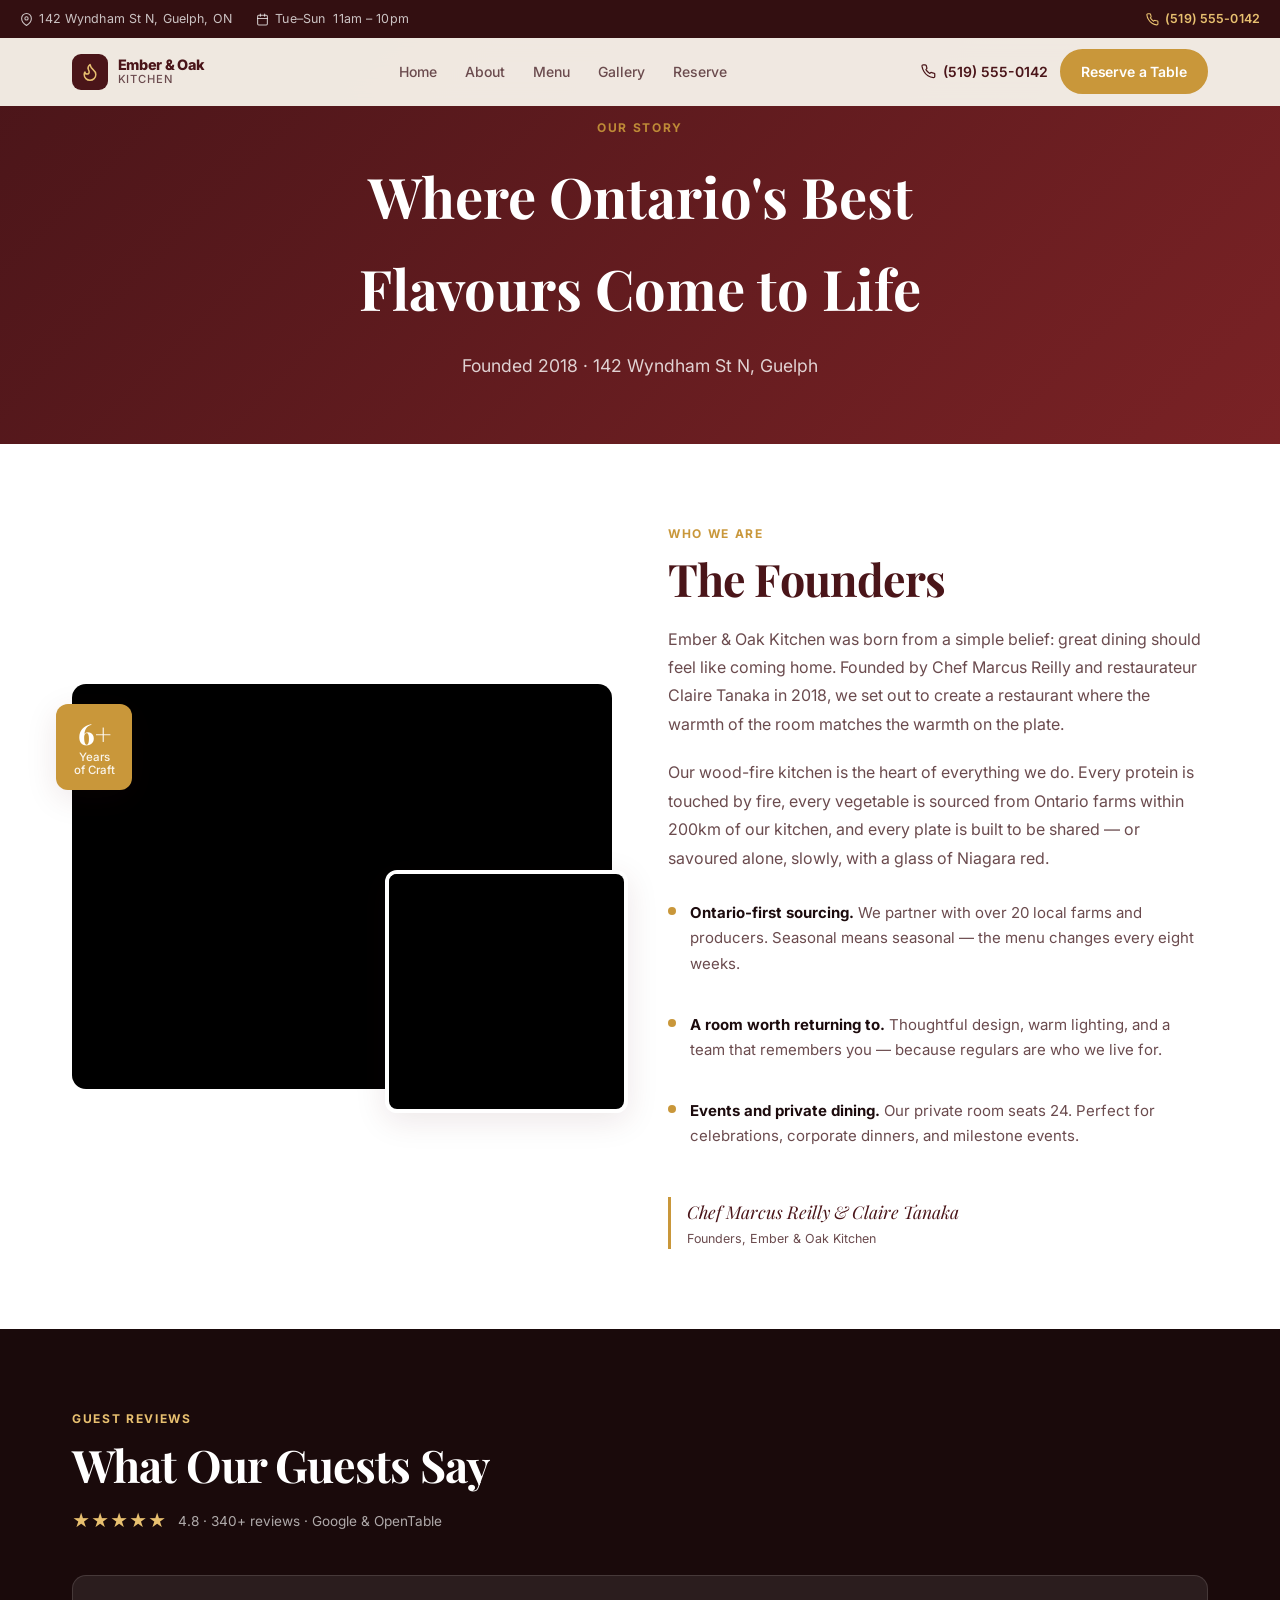
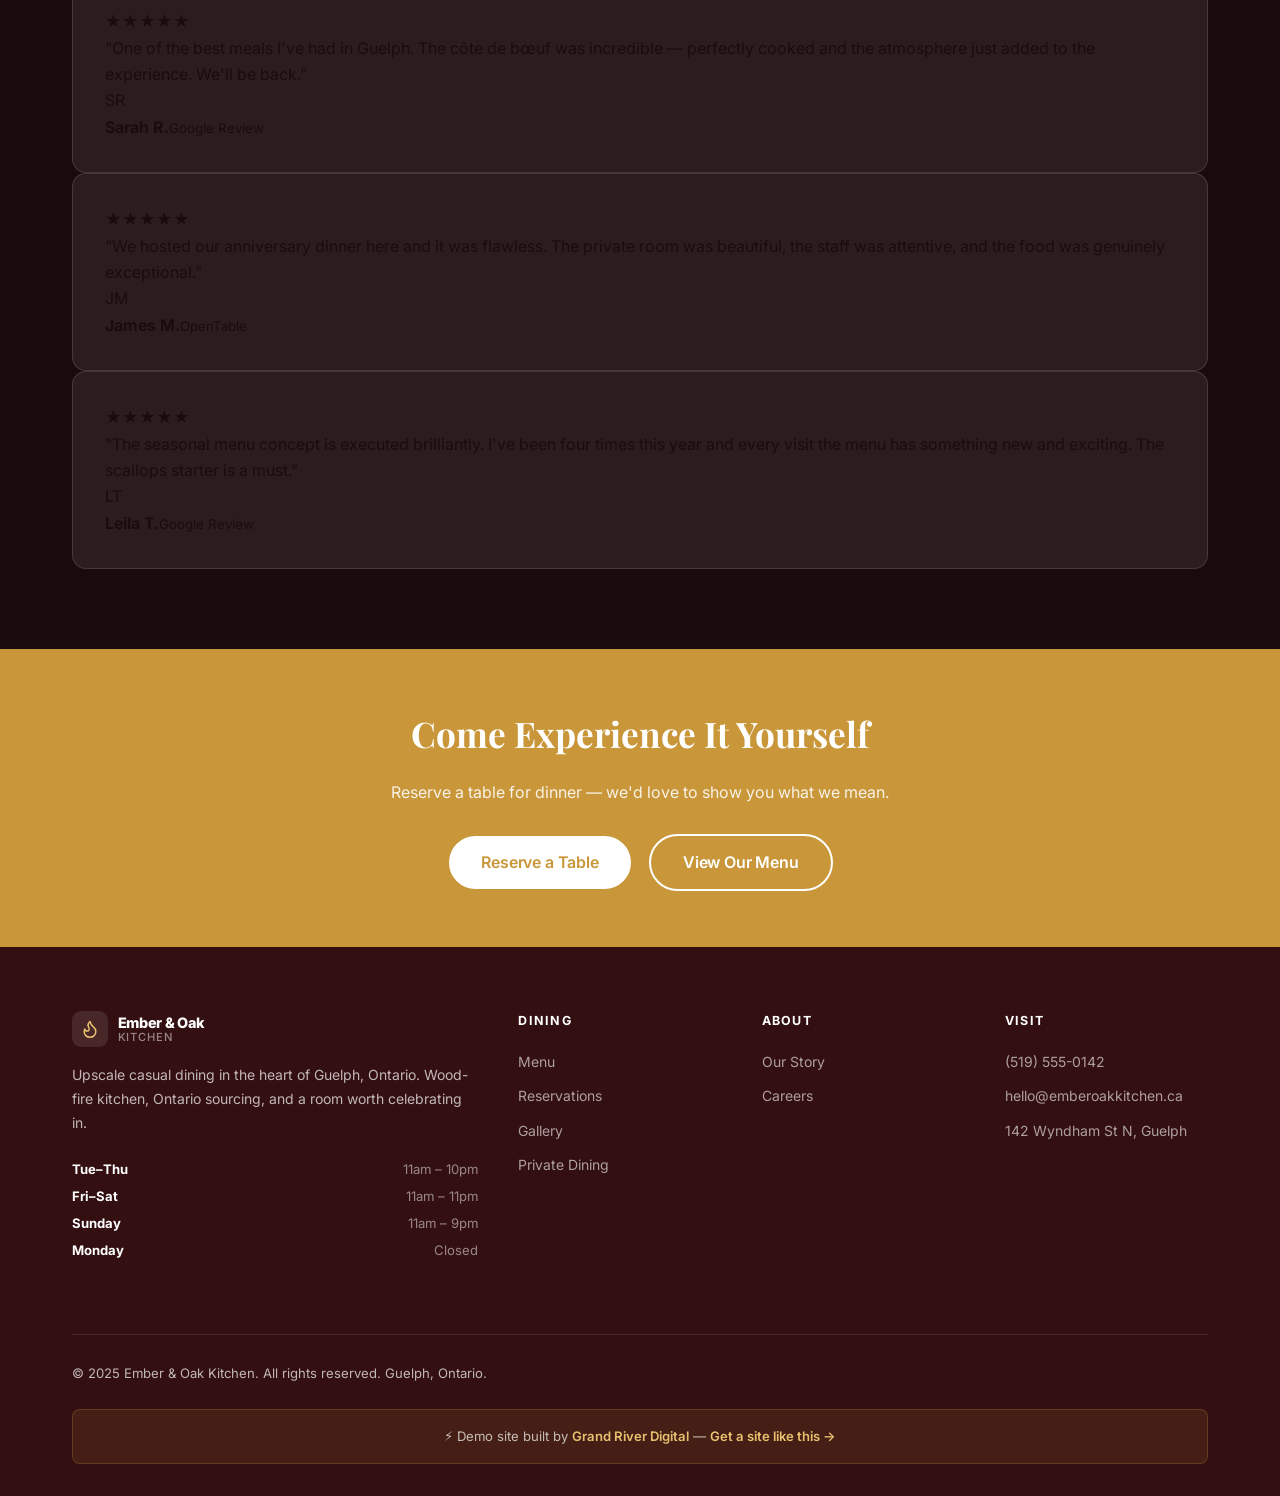
==== about/index.html @ d03da4be "refactor: multi-page architecture — separate pages for menu/about/gallery/contact" ====
<!DOCTYPE html>
<html lang="en">
<head>
  <meta charset="UTF-8" />
  <meta name="viewport" content="width=device-width, initial-scale=1.0" />
  <meta name="theme-color" content="#4A1519" />
  <title>About Us | Ember &amp; Oak Kitchen — Our Story, Guelph, ON</title>
  <meta name="description" content="Learn about Ember &amp; Oak Kitchen — founded by Chef Marcus Reilly and Claire Tanaka in 2018. Wood-fire cuisine, Ontario sourcing, and a dining room worth returning to." />

  <link rel="preconnect" href="https://fonts.googleapis.com" />
  <link rel="preconnect" href="https://fonts.gstatic.com" crossorigin />
  <link rel="stylesheet" href="https://fonts.googleapis.com/css2?family=Inter:wght@300;400;500;600;700;800;900&family=Playfair+Display:ital,wght@0,600;0,700;1,600&display=swap" media="print" onload="this.media='all'" />
  <noscript><link rel="stylesheet" href="https://fonts.googleapis.com/css2?family=Inter:wght@300;400;500;600;700;800;900&family=Playfair+Display:ital,wght@0,600;0,700;1,600&display=swap" /></noscript>

  <script>
    var IMG_FALLBACK = 'data:image/svg+xml,%3Csvg xmlns=%22http://www.w3.org/2000/svg%22 width=%22800%22 height=%22600%22%3E%3Crect width=%22800%22 height=%22600%22 fill=%224A1519%22/%3E%3C/svg%3E';
    function imgFallback(img) { img.onerror = null; img.src = IMG_FALLBACK; }
  </script>

  <link rel="stylesheet" href="../styles.css" />
</head>
<body>

<!-- TOP BAR -->
<div id="topbar">
  <div class="topbar-left">
    <div class="topbar-item">
      <svg width="13" height="13" viewBox="0 0 24 24" fill="none" stroke="currentColor" stroke-width="2" stroke-linecap="round" stroke-linejoin="round" aria-hidden="true"><path d="M21 10c0 7-9 13-9 13s-9-6-9-13a9 9 0 0 1 18 0z"/><circle cx="12" cy="10" r="3"/></svg>
      142 Wyndham St N, Guelph, ON
    </div>
    <div class="topbar-item">
      <svg width="13" height="13" viewBox="0 0 24 24" fill="none" stroke="currentColor" stroke-width="2" stroke-linecap="round" stroke-linejoin="round" aria-hidden="true"><rect x="3" y="4" width="18" height="18" rx="2"/><line x1="16" y1="2" x2="16" y2="6"/><line x1="8" y1="2" x2="8" y2="6"/><line x1="3" y1="10" x2="21" y2="10"/></svg>
      Tue–Sun &nbsp;11am – 10pm
    </div>
  </div>
  <a href="tel:5195550142" class="topbar-phone">
    <svg width="13" height="13" viewBox="0 0 24 24" fill="none" stroke="currentColor" stroke-width="2" stroke-linecap="round" stroke-linejoin="round" aria-hidden="true"><path d="M22 16.92v3a2 2 0 0 1-2.18 2 19.79 19.79 0 0 1-8.63-3.07A19.5 19.5 0 0 1 4.69 12 19.79 19.79 0 0 1 1.61 3.44 2 2 0 0 1 3.6 1.27h3a2 2 0 0 1 2 1.72 12.84 12.84 0 0 0 .7 2.81 2 2 0 0 1-.45 2.11L7.91 8.94a16 16 0 0 0 6.16 6.16l.94-.94a2 2 0 0 1 2.11-.45 12.84 12.84 0 0 0 2.81.7A2 2 0 0 1 22 16.92z"/></svg>
    (519) 555-0142
  </a>
</div>

<!-- HEADER -->
<header id="hdr">
  <div class="wrap hdr-inner">
    <a href="../" class="logo" aria-label="Ember &amp; Oak Kitchen — home">
      <div class="logo-icon" aria-hidden="true"><svg width="20" height="20" viewBox="0 0 24 24" fill="none" stroke="currentColor" stroke-width="1.75" stroke-linecap="round" stroke-linejoin="round"><path d="M8.5 14.5A2.5 2.5 0 0 0 11 12c0-1.38-.5-2-1-3-1.072-2.143-.224-4.054 2-6 .5 2.5 2 4.9 4 6.5 2 1.6 3 3.5 3 5.5a7 7 0 1 1-14 0c0-1.153.433-2.294 1-3a2.5 2.5 0 0 0 2.5 2.5z"/></svg></div>
      <div class="logo-text">Ember &amp; Oak <span>Kitchen</span></div>
    </a>
    <nav class="desktop-nav" aria-label="Main navigation">
      <a href="../">Home</a>
      <a href="../about/" class="active">About</a>
      <a href="../menu/">Menu</a>
      <a href="../gallery/">Gallery</a>
      <a href="../contact/">Reserve</a>
    </nav>
    <div class="hdr-right">
      <a href="tel:5195550142" class="hdr-phone"><svg width="15" height="15" viewBox="0 0 24 24" fill="none" stroke="currentColor" stroke-width="2" stroke-linecap="round" stroke-linejoin="round" aria-hidden="true"><path d="M22 16.92v3a2 2 0 0 1-2.18 2 19.79 19.79 0 0 1-8.63-3.07A19.5 19.5 0 0 1 4.69 12 19.79 19.79 0 0 1 1.61 3.44 2 2 0 0 1 3.6 1.27h3a2 2 0 0 1 2 1.72 12.84 12.84 0 0 0 .7 2.81 2 2 0 0 1-.45 2.11L7.91 8.94a16 16 0 0 0 6.16 6.16l.94-.94a2 2 0 0 1 2.11-.45 12.84 12.84 0 0 0 2.81.7A2 2 0 0 1 22 16.92z"/></svg> (519) 555-0142</a>
      <a href="../contact/" class="btn btn-primary btn-sm">Reserve a Table</a>
      <button class="hamburger" id="hamburger" aria-label="Toggle navigation menu" aria-expanded="false"><span></span><span></span><span></span></button>
    </div>
  </div>
</header>

<div id="mobile-nav" role="dialog" aria-modal="true" aria-label="Mobile navigation">
  <nav>
    <a href="../" class="mobile-link">Home</a>
    <a href="../about/" class="mobile-link">About</a>
    <a href="../menu/" class="mobile-link">Menu</a>
    <a href="../gallery/" class="mobile-link">Gallery</a>
    <a href="../contact/" class="mobile-link">Reserve</a>
  </nav>
  <div class="mobile-nav-cta">
    <a href="tel:5195550142" class="btn btn-outline-dk btn-lg" style="justify-content:center"><svg width="17" height="17" viewBox="0 0 24 24" fill="none" stroke="currentColor" stroke-width="2" stroke-linecap="round" stroke-linejoin="round" aria-hidden="true"><path d="M22 16.92v3a2 2 0 0 1-2.18 2 19.79 19.79 0 0 1-8.63-3.07A19.5 19.5 0 0 1 4.69 12 19.79 19.79 0 0 1 1.61 3.44 2 2 0 0 1 3.6 1.27h3a2 2 0 0 1 2 1.72 12.84 12.84 0 0 0 .7 2.81 2 2 0 0 1-.45 2.11L7.91 8.94a16 16 0 0 0 6.16 6.16l.94-.94a2 2 0 0 1 2.11-.45 12.84 12.84 0 0 0 2.81.7A2 2 0 0 1 22 16.92z"/></svg> (519) 555-0142</a>
    <a href="../contact/" class="btn btn-primary btn-lg" style="justify-content:center">Reserve a Table</a>
  </div>
</div>

<!-- PAGE HERO -->
<section class="page-hero" style="background:linear-gradient(135deg,#4A1519 0%,#7a2225 100%);padding:5rem 0 4rem;text-align:center;">
  <div class="wrap">
    <div class="eyebrow" style="color:rgba(201,151,58,.9);margin-bottom:.75rem;">Our Story</div>
    <h1 style="color:#fff;font-family:'Playfair Display',serif;font-size:clamp(2rem,5vw,3.5rem);margin-bottom:1rem;">Where Ontario's Best<br>Flavours Come to Life</h1>
    <p style="color:rgba(255,255,255,.8);font-size:1.1rem;max-width:560px;margin:0 auto;">Founded 2018 · 142 Wyndham St N, Guelph</p>
  </div>
</section>

<!-- ABOUT CONTENT -->
<section id="about" style="padding:5rem 0;">
  <div class="wrap">
    <div class="about-grid">
      <div class="about-img-stack sr">
        <div class="about-img-main">
          <img src="https://images.pexels.com/photos/696218/pexels-photo-696218.jpeg?auto=compress&cs=tinysrgb&w=800&h=600&dpr=1" alt="Warm, inviting restaurant dining room with candlelit tables" loading="lazy" onerror="imgFallback(this)" />
        </div>
        <div class="about-img-accent">
          <img src="https://images.pexels.com/photos/958545/pexels-photo-958545.jpeg?auto=compress&cs=tinysrgb&w=400&h=400&dpr=1" alt="Chef plating a beautifully crafted dish" loading="lazy" onerror="imgFallback(this)" />
        </div>
        <div class="about-badge"><div class="big">6+</div><div class="sm">Years<br>of Craft</div></div>
      </div>
      <div class="about-text">
        <div class="eyebrow sr">Who We Are</div>
        <h2 class="section-title sr d1">The Founders</h2>
        <p class="sr d2">
          Ember &amp; Oak Kitchen was born from a simple belief: great dining should feel like coming home. Founded by Chef Marcus Reilly and restaurateur Claire Tanaka in 2018, we set out to create a restaurant where the warmth of the room matches the warmth on the plate.
        </p>
        <p class="sr d2">
          Our wood-fire kitchen is the heart of everything we do. Every protein is touched by fire, every vegetable is sourced from Ontario farms within 200km of our kitchen, and every plate is built to be shared — or savoured alone, slowly, with a glass of Niagara red.
        </p>
        <div class="about-values sr d3">
          <div class="about-value">
            <div class="about-value-dot" aria-hidden="true"></div>
            <p><strong>Ontario-first sourcing.</strong> We partner with over 20 local farms and producers. Seasonal means seasonal — the menu changes every eight weeks.</p>
          </div>
          <div class="about-value">
            <div class="about-value-dot" aria-hidden="true"></div>
            <p><strong>A room worth returning to.</strong> Thoughtful design, warm lighting, and a team that remembers you — because regulars are who we live for.</p>
          </div>
          <div class="about-value">
            <div class="about-value-dot" aria-hidden="true"></div>
            <p><strong>Events and private dining.</strong> Our private room seats 24. Perfect for celebrations, corporate dinners, and milestone events.</p>
          </div>
        </div>
        <div class="about-sig sr d4">
          Chef Marcus Reilly &amp; Claire Tanaka
          <small>Founders, Ember &amp; Oak Kitchen</small>
        </div>
      </div>
    </div>
  </div>
</section>

<!-- TESTIMONIALS -->
<section id="testimonials" aria-labelledby="test-title" style="background:var(--surface-2,#1a0a0b);padding:5rem 0;">
  <div class="wrap">
    <div style="display:flex;justify-content:space-between;align-items:flex-end;flex-wrap:wrap;gap:1.5rem;margin-bottom:2.5rem;">
      <div>
        <div class="eyebrow lt sr">Guest Reviews</div>
        <h2 class="section-title lt sr d1" id="test-title">What Our Guests Say</h2>
        <div class="rating-display sr d2">
          <div class="stars" aria-label="4.8 star rating">★★★★★</div>
          <div class="rating-text">4.8 · 340+ reviews · Google &amp; OpenTable</div>
        </div>
      </div>
    </div>
    <div class="testimonials-grid">
      <div class="testimonial-card sr d1">
        <div class="tc-stars" aria-label="5 stars">★★★★★</div>
        <blockquote class="tc-text">"One of the best meals I've had in Guelph. The côte de bœuf was incredible — perfectly cooked and the atmosphere just added to the experience. We'll be back."</blockquote>
        <div class="tc-author">
          <div class="tc-avatar" aria-hidden="true">SR</div>
          <div><strong>Sarah R.</strong><small>Google Review</small></div>
        </div>
      </div>
      <div class="testimonial-card sr d2">
        <div class="tc-stars" aria-label="5 stars">★★★★★</div>
        <blockquote class="tc-text">"We hosted our anniversary dinner here and it was flawless. The private room was beautiful, the staff was attentive, and the food was genuinely exceptional."</blockquote>
        <div class="tc-author">
          <div class="tc-avatar" aria-hidden="true">JM</div>
          <div><strong>James M.</strong><small>OpenTable</small></div>
        </div>
      </div>
      <div class="testimonial-card sr d3">
        <div class="tc-stars" aria-label="5 stars">★★★★★</div>
        <blockquote class="tc-text">"The seasonal menu concept is executed brilliantly. I've been four times this year and every visit the menu has something new and exciting. The scallops starter is a must."</blockquote>
        <div class="tc-author">
          <div class="tc-avatar" aria-hidden="true">LT</div>
          <div><strong>Leila T.</strong><small>Google Review</small></div>
        </div>
      </div>
    </div>
  </div>
</section>

<!-- CTA -->
<section style="background:var(--accent-gold,#C9973A);padding:3.5rem 0;text-align:center;">
  <div class="wrap">
    <h2 style="color:#fff;font-family:'Playfair Display',serif;font-size:clamp(1.5rem,3vw,2.2rem);margin-bottom:1rem;">Come Experience It Yourself</h2>
    <p style="color:rgba(255,255,255,.88);margin-bottom:1.75rem;">Reserve a table for dinner — we'd love to show you what we mean.</p>
    <div style="display:flex;gap:1rem;justify-content:center;flex-wrap:wrap;">
      <a href="../contact/" class="btn btn-primary btn-lg" style="background:#fff;color:#C9973A;">Reserve a Table</a>
      <a href="../menu/" class="btn btn-outline btn-lg" style="border-color:#fff;color:#fff;">View Our Menu</a>
    </div>
  </div>
</section>

<!-- FOOTER -->
<footer aria-label="Site footer">
  <div class="wrap">
    <div class="footer-grid">
      <div class="footer-brand">
        <a href="../" class="logo" aria-label="Ember &amp; Oak Kitchen home">
          <div class="logo-icon" aria-hidden="true"><svg width="20" height="20" viewBox="0 0 24 24" fill="none" stroke="currentColor" stroke-width="1.75" stroke-linecap="round" stroke-linejoin="round"><path d="M8.5 14.5A2.5 2.5 0 0 0 11 12c0-1.38-.5-2-1-3-1.072-2.143-.224-4.054 2-6 .5 2.5 2 4.9 4 6.5 2 1.6 3 3.5 3 5.5a7 7 0 1 1-14 0c0-1.153.433-2.294 1-3a2.5 2.5 0 0 0 2.5 2.5z"/></svg></div>
          <div class="logo-text">Ember &amp; Oak <span>Kitchen</span></div>
        </a>
        <p>Upscale casual dining in the heart of Guelph, Ontario. Wood-fire kitchen, Ontario sourcing, and a room worth celebrating in.</p>
        <div class="footer-hours">
          <div class="footer-hour"><strong>Tue–Thu</strong><span>11am – 10pm</span></div>
          <div class="footer-hour"><strong>Fri–Sat</strong><span>11am – 11pm</span></div>
          <div class="footer-hour"><strong>Sunday</strong><span>11am – 9pm</span></div>
          <div class="footer-hour"><strong>Monday</strong><span>Closed</span></div>
        </div>
      </div>
      <div class="footer-col"><h5>Dining</h5><ul><li><a href="../menu/">Menu</a></li><li><a href="../contact/">Reservations</a></li><li><a href="../gallery/">Gallery</a></li><li><a href="../contact/">Private Dining</a></li></ul></div>
      <div class="footer-col"><h5>About</h5><ul><li><a href="../about/">Our Story</a></li><li><a href="../contact/">Careers</a></li></ul></div>
      <div class="footer-col"><h5>Visit</h5><ul><li><a href="tel:5195550142">(519) 555-0142</a></li><li><a href="mailto:hello@emberoakkitchen.ca">hello@emberoakkitchen.ca</a></li><li><a href="#">142 Wyndham St N, Guelph</a></li></ul></div>
    </div>
    <div class="footer-bottom">
      <p class="footer-copy">© 2025 Ember &amp; Oak Kitchen. All rights reserved. Guelph, Ontario.</p>
    </div>
    <div class="footer-demo-banner">
      <p>⚡ Demo site built by <a href="https://grandriverdigital.ca" target="_blank" rel="noopener noreferrer">Grand River Digital</a> — <a href="https://grandriverdigital.ca/contact" target="_blank" rel="noopener noreferrer">Get a site like this →</a></p>
    </div>
  </div>
</footer>

<div id="mob-bar" role="navigation" aria-label="Quick contact">
  <a href="tel:5195550142" class="btn btn-primary"><svg width="16" height="16" viewBox="0 0 24 24" fill="none" stroke="currentColor" stroke-width="2.2" stroke-linecap="round" stroke-linejoin="round" aria-hidden="true"><path d="M22 16.92v3a2 2 0 0 1-2.18 2 19.79 19.79 0 0 1-8.63-3.07A19.5 19.5 0 0 1 4.69 12 19.79 19.79 0 0 1 1.61 3.44 2 2 0 0 1 3.6 1.27h3a2 2 0 0 1 2 1.72 12.84 12.84 0 0 0 .7 2.81 2 2 0 0 1-.45 2.11L7.91 8.94a16 16 0 0 0 6.16 6.16l.94-.94a2 2 0 0 1 2.11-.45 12.84 12.84 0 0 0 2.81.7A2 2 0 0 1 22 16.92z"/></svg> Call Now</a>
  <a href="../contact/" class="btn btn-outline-dk">Book a Table</a>
</div>
<script src="../script.js"></script>
</body>
</html>
---- styles.css ----
/* =============================================
   EMBER & OAK KITCHEN — styles.css
   Color palette:
     Burgundy:   #4A1519
     Cream:      #F5F0E8
     Gold:       #C9973A
     Dark text:  #1C0B0D
     Light text: #7A5A5C
============================================= */

/* ── Reset & Base ── */
*, *::before, *::after { box-sizing: border-box; margin: 0; padding: 0; }
html { scroll-behavior: smooth; font-size: 16px; }
body {
  font-family: 'Inter', system-ui, -apple-system, sans-serif;
  background: #F5F0E8;
  color: #1C0B0D;
  line-height: 1.65;
  -webkit-font-smoothing: antialiased;
}
img { max-width: 100%; height: auto; display: block; }
a { color: inherit; }
button { font-family: inherit; cursor: pointer; border: none; background: none; }
ul { list-style: none; }
input, select, textarea {
  font-family: inherit;
  font-size: 0.9375rem;
  width: 100%;
  padding: 0.75rem 1rem;
  border: 1.5px solid #D4C9B8;
  border-radius: 8px;
  background: #fff;
  color: #1C0B0D;
  transition: border-color 0.2s, box-shadow 0.2s;
  outline: none;
}
input:focus, select:focus, textarea:focus {
  border-color: #C9973A;
  box-shadow: 0 0 0 3px rgba(201,151,58,0.18);
}
textarea { resize: vertical; min-height: 80px; }

/* ── CSS Variables ── */
:root {
  --burgundy: #4A1519;
  --burgundy-dk: #330F11;
  --cream: #F5F0E8;
  --cream-dk: #EDE6D8;
  --gold: #C9973A;
  --gold-lt: #E8C070;
  --text: #1C0B0D;
  --text-lt: #6B4B4E;
  --border: #D4C9B8;
  --hdr-h: 68px;
  --topbar-h: 38px;
  --radius: 14px;
  --shadow: 0 8px 32px rgba(74,21,25,0.1);
  --shadow-lg: 0 16px 48px rgba(74,21,25,0.15);
  --font-display: 'Playfair Display', Georgia, serif;
}

/* ── Layout ── */
.wrap { max-width: 1200px; margin: 0 auto; padding: 0 1.25rem; }
@media (min-width: 768px) { .wrap { padding: 0 2rem; } }

/* ── Scroll Reveal ── */
.sr {
  opacity: 0;
  transform: translateY(22px);
  transition: opacity 0.6s ease, transform 0.6s ease;
}
.sr.up { opacity: 1; transform: none; }
.d1 { transition-delay: 0.08s; }
.d2 { transition-delay: 0.16s; }
.d3 { transition-delay: 0.24s; }
.d4 { transition-delay: 0.32s; }
.d5 { transition-delay: 0.40s; }
.cx { text-align: center; }

/* ── Buttons ── */
.btn {
  display: inline-flex;
  align-items: center;
  gap: 0.5rem;
  font-size: 0.9375rem;
  font-weight: 600;
  letter-spacing: -0.01em;
  border-radius: 50px;
  padding: 0.7rem 1.5rem;
  transition: all 0.22s ease;
  cursor: pointer;
  text-decoration: none;
  white-space: nowrap;
  border: 2px solid transparent;
}
.btn-primary {
  background: var(--gold);
  color: #fff;
  border-color: var(--gold);
}
.btn-primary:hover {
  background: #B8852A;
  border-color: #B8852A;
  transform: translateY(-2px);
  box-shadow: 0 8px 24px rgba(201,151,58,0.35);
}
.btn-outline {
  background: transparent;
  color: #fff;
  border-color: rgba(255,255,255,0.6);
}
.btn-outline:hover {
  background: rgba(255,255,255,0.12);
  border-color: rgba(255,255,255,0.9);
}
.btn-outline-dk {
  background: transparent;
  color: var(--burgundy);
  border-color: var(--burgundy);
}
.btn-outline-dk:hover {
  background: var(--burgundy);
  color: #fff;
}
.btn-lg { padding: 0.85rem 2rem; font-size: 1rem; }
.btn-sm { padding: 0.55rem 1.2rem; font-size: 0.875rem; }

/* ── Top Bar ── */
#topbar {
  background: var(--burgundy-dk);
  color: rgba(255,255,255,0.75);
  font-size: 0.78rem;
  display: flex;
  align-items: center;
  justify-content: space-between;
  padding: 0 1.25rem;
  height: var(--topbar-h);
  letter-spacing: 0.01em;
}
.topbar-left { display: flex; gap: 1.5rem; }
.topbar-item { display: flex; align-items: center; gap: 0.4rem; }
.topbar-phone {
  display: flex; align-items: center; gap: 0.4rem;
  color: var(--gold-lt);
  font-weight: 600;
  text-decoration: none;
  transition: color 0.2s;
}
.topbar-phone:hover { color: #fff; }
@media (max-width: 599px) {
  .topbar-left { display: none; }
}

/* ── Sticky Header ── */
#hdr {
  position: fixed;
  top: var(--topbar-h);
  left: 0; right: 0;
  height: var(--hdr-h);
  background: rgba(245,240,232,0.97);
  backdrop-filter: blur(12px);
  -webkit-backdrop-filter: blur(12px);
  border-bottom: 1px solid transparent;
  z-index: 900;
  transition: border-color 0.3s, box-shadow 0.3s, background 0.3s;
}
#hdr.scrolled {
  border-bottom-color: var(--border);
  box-shadow: 0 2px 20px rgba(74,21,25,0.1);
}
.hdr-inner {
  display: flex;
  align-items: center;
  justify-content: space-between;
  height: 100%;
  gap: 1.5rem;
}
.logo {
  display: flex; align-items: center; gap: 0.6rem;
  text-decoration: none; color: var(--burgundy); flex-shrink: 0;
}
.logo-icon {
  width: 36px; height: 36px;
  background: var(--burgundy);
  border-radius: 9px;
  display: flex; align-items: center; justify-content: center;
  color: var(--gold-lt);
}
.logo-text {
  display: flex; flex-direction: column;
  font-size: 0.9rem; font-weight: 800;
  line-height: 1.1; letter-spacing: -0.02em;
  color: var(--burgundy);
}
.logo-text span {
  font-size: 0.7rem; font-weight: 500;
  color: var(--text-lt); letter-spacing: 0.08em; text-transform: uppercase;
}
.desktop-nav {
  display: none;
  gap: 0.25rem;
}
@media (min-width: 900px) {
  .desktop-nav { display: flex; }
}
.desktop-nav a {
  font-size: 0.875rem; font-weight: 500;
  color: var(--text-lt);
  text-decoration: none;
  padding: 0.4rem 0.75rem;
  border-radius: 6px;
  transition: color 0.2s, background 0.2s;
}
.desktop-nav a:hover { color: var(--burgundy); background: rgba(74,21,25,0.06); }
.hdr-right { display: flex; align-items: center; gap: 0.75rem; }
.hdr-phone {
  display: none;
  align-items: center; gap: 0.4rem;
  font-size: 0.875rem; font-weight: 600;
  color: var(--burgundy); text-decoration: none;
  transition: color 0.2s;
}
.hdr-phone:hover { color: var(--gold); }
@media (min-width: 768px) { .hdr-phone { display: flex; } }

/* ── Hamburger ── */
.hamburger {
  width: 38px; height: 38px;
  border-radius: 8px;
  display: flex; flex-direction: column;
  align-items: center; justify-content: center; gap: 5px;
  transition: background 0.2s;
}
.hamburger:hover { background: rgba(74,21,25,0.08); }
.hamburger span {
  display: block; width: 20px; height: 2px;
  background: var(--burgundy);
  border-radius: 2px;
  transition: transform 0.3s, opacity 0.3s;
}
.hamburger.active span:nth-child(1) { transform: translateY(7px) rotate(45deg); }
.hamburger.active span:nth-child(2) { opacity: 0; }
.hamburger.active span:nth-child(3) { transform: translateY(-7px) rotate(-45deg); }
@media (min-width: 900px) { .hamburger { display: none; } }

/* ── Mobile Nav ── */
#mobile-nav {
  position: fixed;
  top: calc(var(--topbar-h) + var(--hdr-h));
  left: 0; right: 0; bottom: 0;
  background: var(--cream);
  z-index: 800;
  display: flex; flex-direction: column;
  padding: 2rem 1.5rem;
  transform: translateX(100%);
  transition: transform 0.35s cubic-bezier(0.4,0,0.2,1);
  overflow-y: auto;
}
#mobile-nav.open { transform: none; }
#mobile-nav nav { display: flex; flex-direction: column; gap: 0.25rem; flex: 1; }
.mobile-link {
  font-size: 1.5rem; font-weight: 700;
  color: var(--burgundy); text-decoration: none;
  padding: 0.75rem 0;
  border-bottom: 1px solid var(--border);
  transition: color 0.2s;
}
.mobile-link:hover { color: var(--gold); }
.mobile-nav-cta {
  display: flex; flex-direction: column; gap: 0.75rem;
  padding-top: 2rem;
}

/* ── Hero ── */
#hero {
  position: relative;
  min-height: 100svh;
  display: flex; align-items: center;
  padding-top: calc(var(--topbar-h) + var(--hdr-h));
  overflow: hidden;
}
.hero-bg {
  position: absolute; inset: 0; z-index: 0;
}
.hero-bg img {
  width: 100%; height: 100%; object-fit: cover;
  object-position: center;
}
.hero-overlay {
  position: absolute; inset: 0; z-index: 1;
  background: linear-gradient(135deg, rgba(74,21,25,0.82) 0%, rgba(74,21,25,0.55) 60%, rgba(74,21,25,0.3) 100%);
}
.hero-content {
  position: relative; z-index: 2;
  width: 100%;
  padding: 5rem 0;
}
.hero-inner { max-width: 680px; }
.hero-kicker {
  display: inline-flex; align-items: center; gap: 0.5rem;
  font-size: 0.8rem; font-weight: 600;
  color: var(--gold-lt); letter-spacing: 0.12em; text-transform: uppercase;
  margin-bottom: 1.25rem;
}
.dot {
  width: 7px; height: 7px; border-radius: 50%;
  background: var(--gold);
  animation: pulse 2s infinite;
}
@keyframes pulse {
  0%, 100% { opacity: 1; transform: scale(1); }
  50% { opacity: 0.6; transform: scale(1.4); }
}
#hero h1 {
  font-family: var(--font-display);
  font-size: clamp(2.8rem, 7vw, 5rem);
  font-weight: 700;
  line-height: 1.08;
  letter-spacing: -0.02em;
  color: #fff;
  margin-bottom: 1.5rem;
}
#hero h1 em {
  font-style: italic;
  color: var(--gold-lt);
}
.hero-sub {
  font-size: clamp(1rem, 2vw, 1.2rem);
  color: rgba(255,255,255,0.82);
  line-height: 1.7;
  margin-bottom: 2.5rem;
  max-width: 520px;
}
.hero-ctas { display: flex; gap: 1rem; flex-wrap: wrap; margin-bottom: 2.5rem; }
.hero-badges {
  display: flex; gap: 0.75rem; flex-wrap: wrap;
}
.hero-badge {
  display: inline-flex; align-items: center; gap: 0.35rem;
  font-size: 0.8rem; font-weight: 500;
  color: rgba(255,255,255,0.82);
  background: rgba(255,255,255,0.1);
  backdrop-filter: blur(6px);
  border: 1px solid rgba(255,255,255,0.2);
  padding: 0.3rem 0.75rem;
  border-radius: 50px;
}
.badge-icon { font-size: 0.9rem; }

/* ── Section Heads ── */
.section-head { text-align: center; margin-bottom: 3.5rem; }
.eyebrow {
  font-size: 0.75rem; font-weight: 700; letter-spacing: 0.14em;
  text-transform: uppercase; color: var(--gold); margin-bottom: 0.6rem;
}
.eyebrow.lt { color: var(--gold-lt); }
.section-title {
  font-family: var(--font-display);
  font-size: clamp(1.8rem, 4.5vw, 2.8rem);
  font-weight: 700; line-height: 1.15;
  letter-spacing: -0.02em; color: var(--burgundy);
  margin-bottom: 1rem;
}
.section-title.lt { color: #fff; }
.section-sub {
  font-size: 1rem; color: var(--text-lt); line-height: 1.75;
  max-width: 560px; margin: 0 auto;
}
.section-sub.cx { text-align: center; }

/* ── About ── */
#about {
  padding: 6rem 0;
  background: #fff;
}
.about-grid {
  display: grid;
  grid-template-columns: 1fr;
  gap: 3.5rem;
}
@media (min-width: 900px) {
  .about-grid { grid-template-columns: 1fr 1fr; align-items: center; }
}
.about-img-stack {
  position: relative;
}
.about-img-main {
  border-radius: var(--radius);
  overflow: hidden;
  aspect-ratio: 4/3;
}
.about-img-main img { width: 100%; height: 100%; object-fit: cover; }
.about-img-accent {
  position: absolute;
  bottom: -1.5rem; right: -1rem;
  width: 45%;
  border-radius: 12px;
  overflow: hidden;
  border: 4px solid #fff;
  box-shadow: var(--shadow);
  aspect-ratio: 1;
}
.about-img-accent img { width: 100%; height: 100%; object-fit: cover; }
.about-badge {
  position: absolute;
  top: 1.25rem; left: -1rem;
  background: var(--gold);
  color: #fff;
  border-radius: 12px;
  padding: 0.75rem 1.1rem;
  box-shadow: var(--shadow);
  text-align: center;
  line-height: 1.2;
}
.about-badge .big { font-size: 1.8rem; font-weight: 800; font-family: var(--font-display); }
.about-badge .sm { font-size: 0.72rem; font-weight: 500; opacity: 0.9; }
.about-text { }
.about-text .eyebrow { text-align: left; }
.about-text .section-title { text-align: left; margin-bottom: 1.25rem; }
.about-text p {
  font-size: 1rem; color: var(--text-lt); line-height: 1.78; margin-bottom: 1.25rem;
}
.about-values { display: flex; flex-direction: column; gap: 1rem; margin: 1.75rem 0; }
.about-value { display: flex; gap: 0.9rem; align-items: flex-start; }
.about-value-dot {
  width: 8px; height: 8px; border-radius: 50%;
  background: var(--gold); flex-shrink: 0; margin-top: 0.45rem;
}
.about-value p { font-size: 0.9375rem; color: var(--text-lt); line-height: 1.68; }
.about-value p strong { color: var(--text); }
.about-sig {
  font-family: var(--font-display); font-style: italic;
  font-size: 1.1rem; color: var(--burgundy);
  display: flex; flex-direction: column; gap: 0.2rem;
  border-left: 3px solid var(--gold); padding-left: 1rem;
}
.about-sig small { font-style: normal; font-size: 0.78rem; color: var(--text-lt); font-family: 'Inter', sans-serif; }

/* ── Stats Strip ── */
#stats {
  background: var(--burgundy);
  padding: 3rem 0;
}
.stats-row {
  display: grid;
  grid-template-columns: repeat(2, 1fr);
  gap: 2rem;
}
@media (min-width: 768px) { .stats-row { grid-template-columns: repeat(4, 1fr); } }
.stat-cell { text-align: center; }
.stat-n {
  font-family: var(--font-display);
  font-size: clamp(2.2rem, 5vw, 3rem);
  font-weight: 700; color: #fff; line-height: 1;
  margin-bottom: 0.4rem;
}
.accent { color: var(--gold-lt); }
.stat-l { font-size: 0.82rem; color: rgba(255,255,255,0.6); font-weight: 500; letter-spacing: 0.04em; }

/* ── Menu ── */
#menu {
  padding: 6rem 0;
  background: var(--cream);
}
.menu-tabs {
  display: flex; gap: 0.5rem;
  background: rgba(74,21,25,0.06);
  border-radius: 50px;
  padding: 0.35rem;
  width: fit-content;
  margin: 0 auto 3rem;
}
.menu-tab {
  font-size: 0.9rem; font-weight: 600;
  color: var(--text-lt);
  padding: 0.55rem 1.4rem;
  border-radius: 50px;
  transition: all 0.2s;
  cursor: pointer;
  border: none; background: none;
}
.menu-tab.active,
.menu-tab:focus-visible {
  background: var(--burgundy);
  color: #fff;
}
.menu-tab:not(.active):hover { color: var(--burgundy); background: rgba(74,21,25,0.08); }
.menu-panel { display: none; }
.menu-panel.active { display: block; }
.menu-grid {
  display: grid;
  grid-template-columns: 1fr;
  gap: 1.5rem;
}
@media (min-width: 600px) { .menu-grid { grid-template-columns: repeat(2, 1fr); } }
@media (min-width: 1000px) { .menu-grid { grid-template-columns: repeat(3, 1fr); } }
.menu-card {
  background: #fff;
  border-radius: var(--radius);
  overflow: hidden;
  box-shadow: var(--shadow);
  transition: transform 0.3s, box-shadow 0.3s;
}
.menu-card:hover { transform: translateY(-4px); box-shadow: var(--shadow-lg); }
.menu-card__img { aspect-ratio: 3/2; overflow: hidden; }
.menu-card__img img { width: 100%; height: 100%; object-fit: cover; transition: transform 0.5s ease; }
.menu-card:hover .menu-card__img img { transform: scale(1.05); }
.menu-card__body { padding: 1.25rem; }
.menu-card__top {
  display: flex; align-items: flex-start;
  justify-content: space-between; gap: 0.75rem;
  margin-bottom: 0.5rem;
}
.menu-card__top h3 {
  font-family: var(--font-display);
  font-size: 1.1rem; font-weight: 600;
  color: var(--burgundy); line-height: 1.2;
}
.menu-price {
  font-weight: 700; color: var(--gold);
  font-size: 1rem; white-space: nowrap; flex-shrink: 0;
}
.menu-card__body p {
  font-size: 0.875rem; color: var(--text-lt); line-height: 1.65;
  margin-bottom: 0.75rem;
}
.menu-tag {
  display: inline-block;
  font-size: 0.72rem; font-weight: 700; letter-spacing: 0.08em;
  text-transform: uppercase; color: var(--gold);
  background: rgba(201,151,58,0.1);
  border: 1px solid rgba(201,151,58,0.3);
  padding: 0.2rem 0.6rem; border-radius: 50px;
}
.menu-cta {
  margin-top: 3rem; text-align: center;
}
.menu-cta p {
  font-size: 0.9rem; color: var(--text-lt); margin-bottom: 1.25rem;
}

/* ── Gallery ── */
#gallery {
  padding: 6rem 0;
  background: var(--cream-dk);
}
.gallery-grid {
  display: grid;
  grid-template-columns: 1fr 1fr;
  grid-template-rows: auto;
  gap: 0.75rem;
}
@media (min-width: 768px) {
  .gallery-grid {
    grid-template-columns: repeat(3, 1fr);
    grid-template-rows: 260px 260px;
  }
  .gallery-item.featured { grid-column: 1 / 2; grid-row: 1 / 3; }
  .gallery-item.wide { grid-column: 2 / 4; }
}
.gallery-item {
  position: relative; overflow: hidden;
  border-radius: 12px;
  cursor: pointer;
  aspect-ratio: 4/3;
}
@media (min-width: 768px) {
  .gallery-item { aspect-ratio: unset; }
  .gallery-item.featured { aspect-ratio: unset; }
}
.gallery-item img {
  width: 100%; height: 100%; object-fit: cover;
  transition: transform 0.5s ease;
}
.gallery-item:hover img { transform: scale(1.06); }
.gallery-overlay {
  position: absolute; inset: 0;
  background: linear-gradient(to top, rgba(74,21,25,0.7) 0%, transparent 60%);
  opacity: 0; transition: opacity 0.3s;
  display: flex; align-items: flex-end; padding: 1rem;
}
.gallery-item:hover .gallery-overlay { opacity: 1; }
.gallery-label {
  font-size: 0.82rem; font-weight: 600; color: #fff;
  letter-spacing: 0.04em;
}
.gallery-zoom {
  position: absolute; top: 0.75rem; right: 0.75rem;
  width: 32px; height: 32px;
  background: rgba(255,255,255,0.15);
  backdrop-filter: blur(4px);
  border-radius: 50%;
  display: flex; align-items: center; justify-content: center;
  color: #fff;
  opacity: 0; transition: opacity 0.3s;
}
.gallery-item:hover .gallery-zoom { opacity: 1; }

/* ── Testimonials ── */
#testimonials {
  padding: 6rem 0;
  background: var(--burgundy);
}
.rating-display { display: flex; align-items: center; gap: 0.75rem; }
.stars { color: var(--gold-lt); font-size: 1.1rem; letter-spacing: 0.05em; }
.rating-text { font-size: 0.85rem; color: rgba(255,255,255,0.65); }
.carousel-controls { display: flex; align-items: center; gap: 0.75rem; }
.carousel-btn {
  width: 40px; height: 40px; border-radius: 50%;
  background: rgba(255,255,255,0.12);
  color: #fff; display: flex; align-items: center; justify-content: center;
  transition: background 0.2s;
}
.carousel-btn:hover { background: rgba(255,255,255,0.25); }
.carousel-dots { display: flex; gap: 0.4rem; }
.carousel-dot {
  width: 8px; height: 8px; border-radius: 50%;
  background: rgba(255,255,255,0.3);
  transition: background 0.2s, width 0.2s;
}
.carousel-dot.active { background: var(--gold-lt); width: 20px; border-radius: 4px; }
.carousel-wrap { overflow: hidden; }
.carousel-track-outer { overflow: hidden; }
.carousel-track {
  display: flex; gap: 1.25rem;
  transition: transform 0.4s cubic-bezier(0.4,0,0.2,1);
}
.testimonial-card {
  min-width: calc(100% - 0px);
  background: rgba(255,255,255,0.08);
  border: 1px solid rgba(255,255,255,0.12);
  border-radius: var(--radius);
  padding: 2rem;
  flex-shrink: 0;
}
@media (min-width: 600px) { .testimonial-card { min-width: calc(50% - 0.625rem); } }
@media (min-width: 1080px) { .testimonial-card { min-width: calc(33.333% - 0.833rem); } }
.t-quote {
  font-family: var(--font-display);
  font-size: 3rem; font-weight: 700;
  color: var(--gold); line-height: 0.8;
  margin-bottom: 0.5rem;
}
.t-stars { color: var(--gold-lt); font-size: 0.9rem; margin-bottom: 0.75rem; }
.t-text { font-size: 0.9375rem; color: rgba(255,255,255,0.82); line-height: 1.72; margin-bottom: 1.25rem; }
.t-author { display: flex; align-items: center; gap: 0.75rem; }
.t-avatar {
  width: 40px; height: 40px; border-radius: 50%;
  background: var(--gold); color: #fff;
  display: flex; align-items: center; justify-content: center;
  font-weight: 700; font-size: 1rem; flex-shrink: 0;
}
.t-name { font-size: 0.9rem; font-weight: 600; color: #fff; }
.t-loc { font-size: 0.78rem; color: rgba(255,255,255,0.5); }

/* ── Reservations ── */
#reservations {
  padding: 6rem 0;
  background: #fff;
}
.res-grid {
  display: grid;
  grid-template-columns: 1fr;
  gap: 3.5rem;
}
@media (min-width: 900px) {
  .res-grid { grid-template-columns: 1fr 1fr; align-items: start; }
}
.res-info .eyebrow { text-align: left; }
.res-info .section-title { text-align: left; margin-bottom: 1.1rem; }
.res-info > p { font-size: 1rem; color: var(--text-lt); line-height: 1.75; margin-bottom: 2rem; }
.contact-items { display: flex; flex-direction: column; gap: 1.1rem; }
.contact-item {
  display: flex; align-items: flex-start; gap: 1rem;
  font-size: 0.9rem; color: var(--text);
}
.contact-icon {
  width: 40px; height: 40px; border-radius: 10px;
  background: rgba(74,21,25,0.07);
  display: flex; align-items: center; justify-content: center;
  color: var(--burgundy); flex-shrink: 0;
}
.contact-item div { display: flex; flex-direction: column; gap: 0.15rem; }
.contact-item strong { font-weight: 600; color: var(--text); }
.contact-item span { font-size: 0.82rem; color: var(--text-lt); }

/* ── Form Card ── */
.form-card {
  background: var(--cream);
  border-radius: var(--radius);
  padding: 2rem;
  box-shadow: var(--shadow);
}
.form-badge {
  display: inline-flex; align-items: center; gap: 0.4rem;
  font-size: 0.75rem; font-weight: 700; letter-spacing: 0.06em;
  color: var(--gold); text-transform: uppercase;
  background: rgba(201,151,58,0.1);
  border: 1px solid rgba(201,151,58,0.25);
  padding: 0.3rem 0.75rem; border-radius: 50px;
  margin-bottom: 1rem;
}
.form-card h3 {
  font-family: var(--font-display);
  font-size: 1.4rem; font-weight: 600;
  color: var(--burgundy); margin-bottom: 0.3rem;
}
.form-card > p { font-size: 0.875rem; color: var(--text-lt); margin-bottom: 1.5rem; }
.form-row { display: grid; grid-template-columns: 1fr 1fr; gap: 1rem; }
@media (max-width: 499px) { .form-row { grid-template-columns: 1fr; } }
.form-group { display: flex; flex-direction: column; gap: 0.4rem; margin-bottom: 1rem; }
.form-group label { font-size: 0.82rem; font-weight: 600; color: var(--text); }
.form-submit { width: 100%; justify-content: center; margin-top: 0.5rem; }
.form-disc {
  font-size: 0.78rem; color: var(--text-lt); text-align: center;
  margin-top: 0.75rem; line-height: 1.5;
}

/* ── Contact Section ── */
#contact {
  padding: 6rem 0;
  background: var(--cream);
}
#contact .section-head { text-align: left; }
#contact .eyebrow { text-align: left; }
#contact .section-title { text-align: left; }
.contact-grid {
  display: grid;
  grid-template-columns: 1fr;
  gap: 2.5rem;
  margin-top: 2.5rem;
}
@media (min-width: 900px) {
  .contact-grid { grid-template-columns: 1fr 1.4fr; align-items: start; }
}
.contact-details { display: flex; flex-direction: column; gap: 2rem; }
.info-block h4 {
  display: flex; align-items: center; gap: 0.5rem;
  font-size: 0.875rem; font-weight: 700; letter-spacing: 0.06em;
  text-transform: uppercase; color: var(--gold);
  margin-bottom: 0.5rem;
}
.info-block p { font-size: 0.9375rem; color: var(--text-lt); line-height: 1.6; }
.info-block a { color: var(--burgundy); text-decoration: none; }
.info-block a:hover { color: var(--gold); }
.map-link {
  display: inline-block; margin-top: 0.5rem;
  font-size: 0.875rem; font-weight: 600;
  color: var(--gold) !important;
}
.hours-table { display: flex; flex-direction: column; gap: 0.3rem; }
.hours-row {
  display: flex; justify-content: space-between;
  font-size: 0.875rem; color: var(--text-lt);
  padding: 0.35rem 0;
  border-bottom: 1px solid var(--border);
}
.hours-row.closed span { color: var(--text-lt); opacity: 0.5; }
.hours-row:last-child { border-bottom: none; }
.map-placeholder {
  position: relative;
  border-radius: var(--radius); overflow: hidden;
  aspect-ratio: 16/10;
}
.map-placeholder img { width: 100%; height: 100%; object-fit: cover; }
.map-pin {
  position: absolute;
  bottom: 1.25rem; left: 50%; transform: translateX(-50%);
  display: flex; align-items: center; gap: 0.4rem;
  background: var(--burgundy); color: #fff;
  font-size: 0.82rem; font-weight: 600;
  padding: 0.5rem 1rem; border-radius: 50px;
  white-space: nowrap;
  box-shadow: var(--shadow);
}

/* ── Footer ── */
footer {
  background: var(--burgundy-dk);
  color: rgba(255,255,255,0.7);
  padding: 4rem 0 2rem;
}
.footer-grid {
  display: grid;
  grid-template-columns: 1fr;
  gap: 2.5rem;
  margin-bottom: 3rem;
}
@media (min-width: 768px) {
  .footer-grid { grid-template-columns: 2fr 1fr 1fr 1fr; }
}
.footer-brand .logo { margin-bottom: 1rem; color: #fff; }
.footer-brand .logo-icon { background: rgba(255,255,255,0.1); color: var(--gold-lt); }
.footer-brand .logo-text { color: #fff; }
.footer-brand .logo-text span { color: rgba(255,255,255,0.5); }
.footer-brand p { font-size: 0.875rem; line-height: 1.7; margin-bottom: 1.5rem; }
.footer-hours { display: flex; flex-direction: column; gap: 0.35rem; margin-bottom: 1.5rem; }
.footer-hour {
  display: flex; justify-content: space-between;
  font-size: 0.82rem;
}
.footer-hour strong { color: #fff; }
.footer-hour span { color: rgba(255,255,255,0.5); }
.footer-socials { display: flex; gap: 0.75rem; }
.footer-soc {
  width: 36px; height: 36px; border-radius: 8px;
  background: rgba(255,255,255,0.08);
  display: flex; align-items: center; justify-content: center;
  color: rgba(255,255,255,0.6);
  transition: all 0.2s; text-decoration: none;
}
.footer-soc:hover { background: var(--gold); color: #fff; }
.footer-col h5 {
  font-size: 0.78rem; font-weight: 700; letter-spacing: 0.1em;
  text-transform: uppercase; color: #fff; margin-bottom: 1rem;
}
.footer-col ul { display: flex; flex-direction: column; gap: 0.5rem; }
.footer-col li a {
  font-size: 0.875rem; color: rgba(255,255,255,0.6);
  text-decoration: none; transition: color 0.2s;
}
.footer-col li a:hover { color: var(--gold-lt); }
.footer-bottom {
  border-top: 1px solid rgba(255,255,255,0.1);
  padding-top: 1.75rem;
  display: flex; align-items: center; justify-content: space-between;
  flex-wrap: wrap; gap: 1rem;
}
.footer-copy { font-size: 0.82rem; }
.footer-legal { display: flex; gap: 1.25rem; }
.footer-legal a {
  font-size: 0.82rem; color: rgba(255,255,255,0.5);
  text-decoration: none; transition: color 0.2s;
}
.footer-legal a:hover { color: var(--gold-lt); }
.footer-demo-banner {
  margin-top: 1.5rem;
  padding: 1rem;
  background: rgba(201,151,58,0.12);
  border: 1px solid rgba(201,151,58,0.25);
  border-radius: 8px;
  text-align: center;
}
.footer-demo-banner p { font-size: 0.82rem; color: rgba(255,255,255,0.7); }
.footer-demo-banner a { color: var(--gold-lt); font-weight: 600; text-decoration: none; }
.footer-demo-banner a:hover { text-decoration: underline; }

/* ── Lightbox ── */
#lightbox {
  position: fixed; inset: 0; z-index: 9999;
  background: rgba(30,8,10,0.94);
  display: none; align-items: center; justify-content: center;
  backdrop-filter: blur(6px);
}
#lightbox.open { display: flex; }
#lb-img {
  max-width: 90vw; max-height: 80vh;
  border-radius: 12px; box-shadow: 0 24px 80px rgba(0,0,0,0.5);
  object-fit: contain;
}
.lb-close {
  position: absolute; top: 1.25rem; right: 1.25rem;
  width: 44px; height: 44px; border-radius: 50%;
  background: rgba(255,255,255,0.12); color: #fff;
  display: flex; align-items: center; justify-content: center;
  transition: background 0.2s;
}
.lb-close:hover { background: rgba(255,255,255,0.25); }
.lb-nav {
  position: absolute; top: 50%; transform: translateY(-50%);
  width: 44px; height: 44px; border-radius: 50%;
  background: rgba(255,255,255,0.12); color: #fff;
  display: flex; align-items: center; justify-content: center;
  transition: background 0.2s;
}
.lb-nav:hover { background: rgba(255,255,255,0.25); }
.lb-prev { left: 1.25rem; }
.lb-next { right: 1.25rem; }
.lb-caption {
  position: absolute; bottom: 1.5rem; left: 50%; transform: translateX(-50%);
  font-size: 0.875rem; color: rgba(255,255,255,0.75);
  background: rgba(0,0,0,0.4); border-radius: 50px;
  padding: 0.4rem 1rem; white-space: nowrap; max-width: 80vw;
  overflow: hidden; text-overflow: ellipsis;
}

/* ── Mobile Sticky Bar ── */
#mob-bar {
  position: fixed;
  bottom: 0; left: 0; right: 0;
  z-index: 800;
  display: flex; gap: 0.75rem;
  padding: 0.75rem 1rem calc(0.75rem + env(safe-area-inset-bottom));
  background: rgba(245,240,232,0.97);
  backdrop-filter: blur(10px);
  border-top: 1px solid var(--border);
  transform: translateY(100%);
  transition: transform 0.4s cubic-bezier(0.4,0,0.2,1);
}
#mob-bar.visible { transform: none; }
#mob-bar .btn { flex: 1; justify-content: center; font-size: 0.875rem; }
@media (min-width: 768px) { #mob-bar { display: none; } }
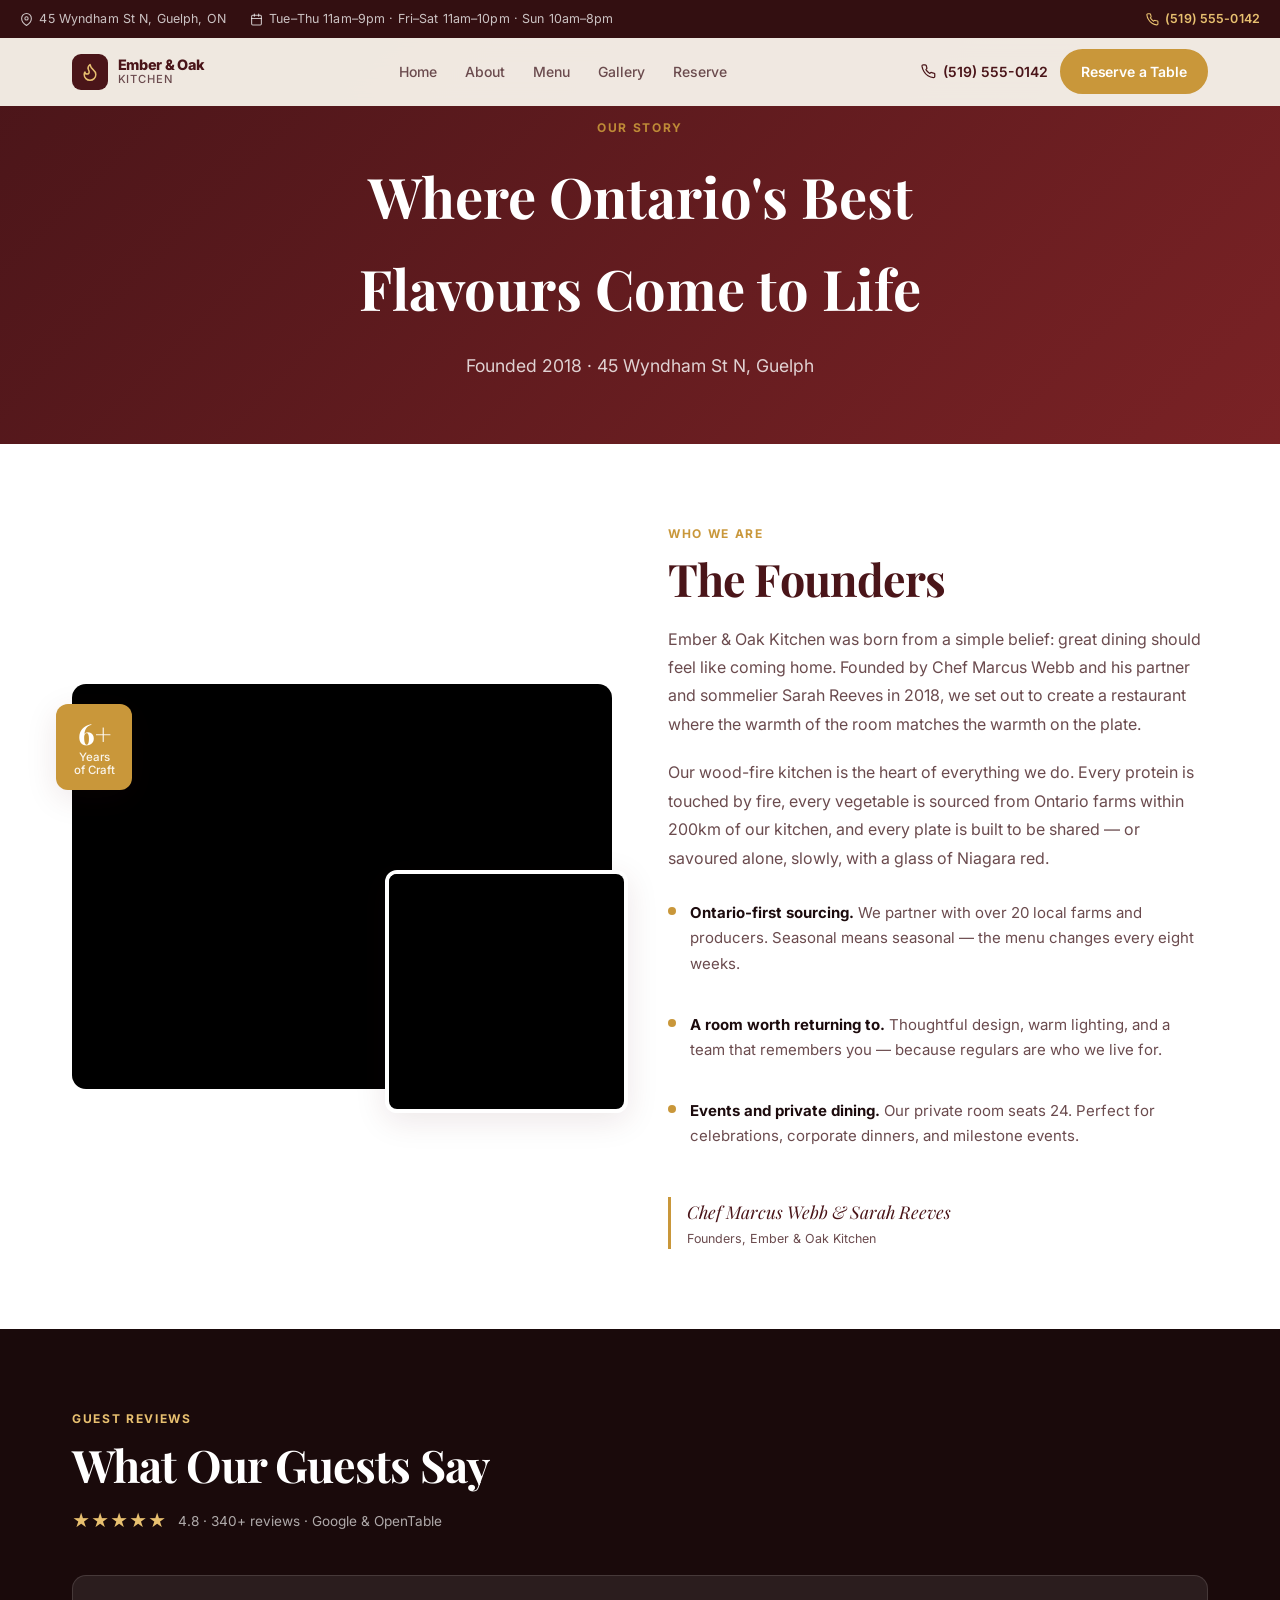
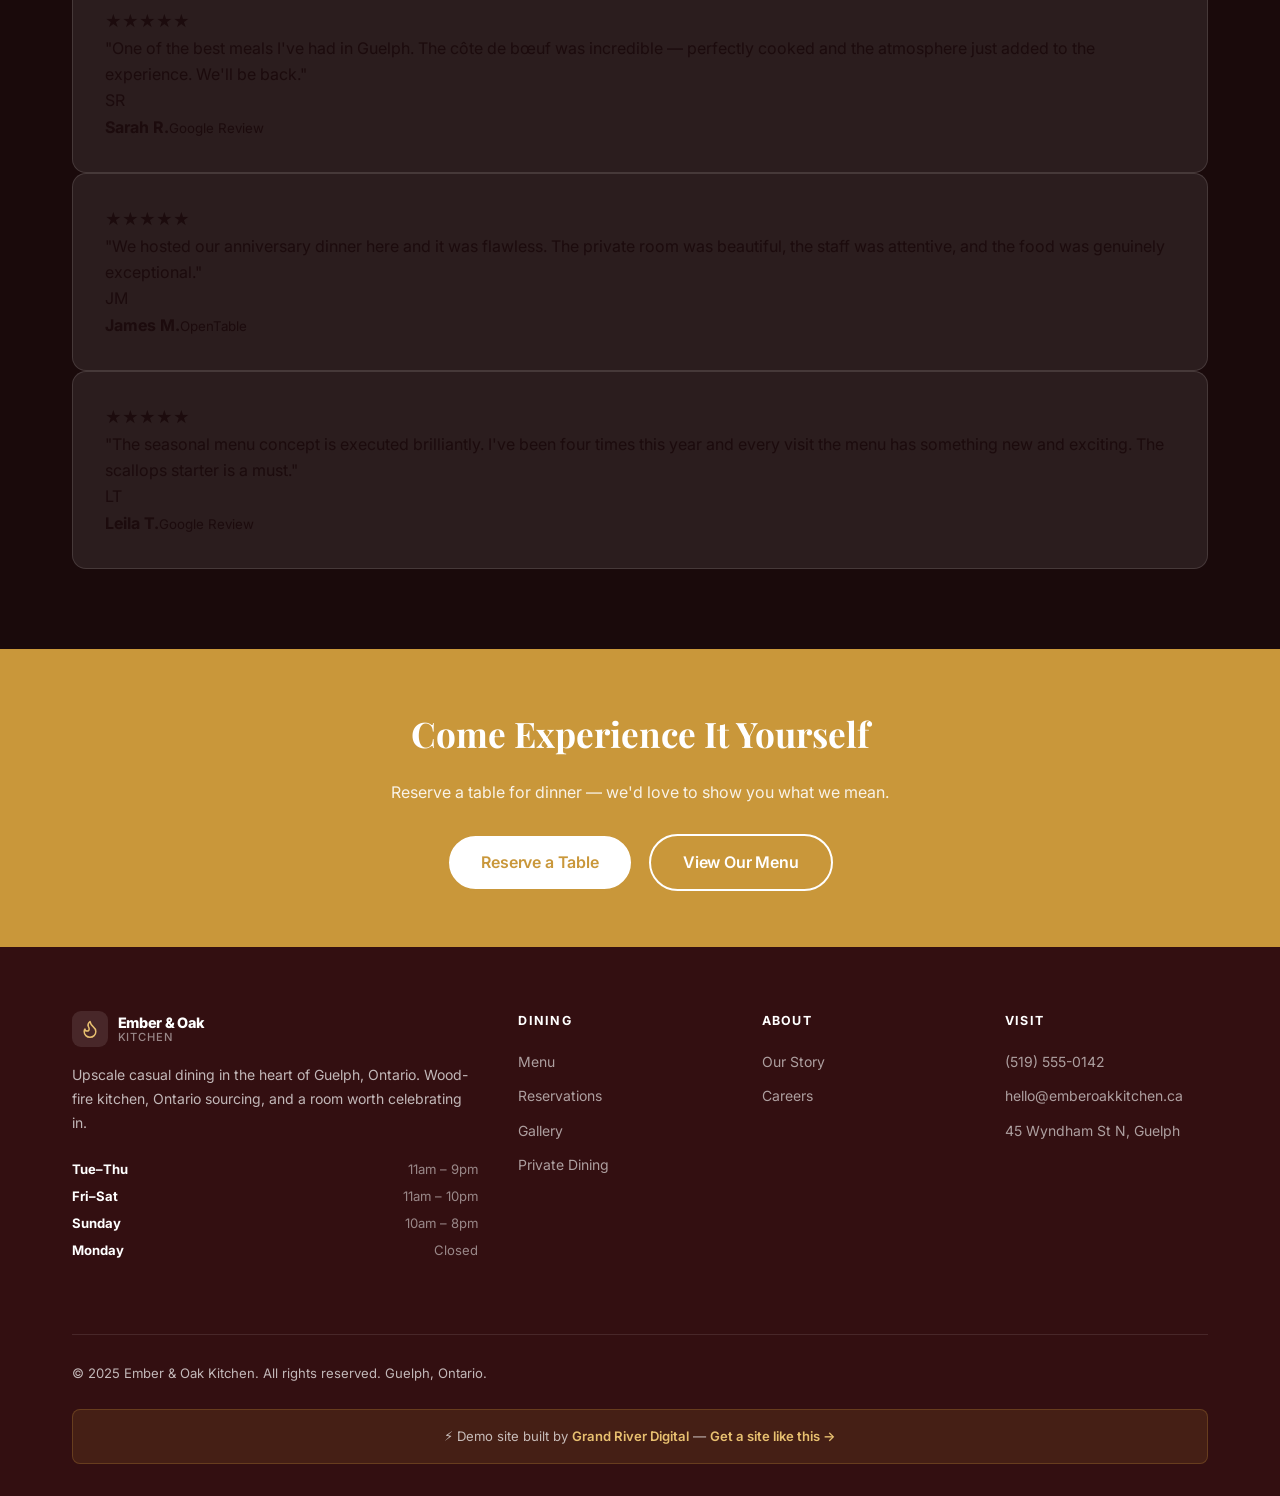
==== commit f6bf1cd5: "improvement: content polish + hours + testimonials + explore cards + address/chef fix" ====
--- a/about/index.html
+++ b/about/index.html
@@ -5,7 +5,7 @@
   <meta name="viewport" content="width=device-width, initial-scale=1.0" />
   <meta name="theme-color" content="#4A1519" />
   <title>About Us | Ember &amp; Oak Kitchen — Our Story, Guelph, ON</title>
-  <meta name="description" content="Learn about Ember &amp; Oak Kitchen — founded by Chef Marcus Reilly and Claire Tanaka in 2018. Wood-fire cuisine, Ontario sourcing, and a dining room worth returning to." />
+  <meta name="description" content="Learn about Ember &amp; Oak Kitchen — founded by Chef Marcus Webb and Sarah Reeves in 2018. Wood-fire cuisine, Ontario sourcing, and a dining room worth returning to." />
 
   <link rel="preconnect" href="https://fonts.googleapis.com" />
   <link rel="preconnect" href="https://fonts.gstatic.com" crossorigin />
@@ -26,11 +26,11 @@
   <div class="topbar-left">
     <div class="topbar-item">
       <svg width="13" height="13" viewBox="0 0 24 24" fill="none" stroke="currentColor" stroke-width="2" stroke-linecap="round" stroke-linejoin="round" aria-hidden="true"><path d="M21 10c0 7-9 13-9 13s-9-6-9-13a9 9 0 0 1 18 0z"/><circle cx="12" cy="10" r="3"/></svg>
-      142 Wyndham St N, Guelph, ON
+      45 Wyndham St N, Guelph, ON
     </div>
     <div class="topbar-item">
       <svg width="13" height="13" viewBox="0 0 24 24" fill="none" stroke="currentColor" stroke-width="2" stroke-linecap="round" stroke-linejoin="round" aria-hidden="true"><rect x="3" y="4" width="18" height="18" rx="2"/><line x1="16" y1="2" x2="16" y2="6"/><line x1="8" y1="2" x2="8" y2="6"/><line x1="3" y1="10" x2="21" y2="10"/></svg>
-      Tue–Sun &nbsp;11am – 10pm
+      Tue–Thu 11am–9pm · Fri–Sat 11am–10pm · Sun 10am–8pm
     </div>
   </div>
   <a href="tel:5195550142" class="topbar-phone">
@@ -80,7 +80,7 @@
   <div class="wrap">
     <div class="eyebrow" style="color:rgba(201,151,58,.9);margin-bottom:.75rem;">Our Story</div>
     <h1 style="color:#fff;font-family:'Playfair Display',serif;font-size:clamp(2rem,5vw,3.5rem);margin-bottom:1rem;">Where Ontario's Best<br>Flavours Come to Life</h1>
-    <p style="color:rgba(255,255,255,.8);font-size:1.1rem;max-width:560px;margin:0 auto;">Founded 2018 · 142 Wyndham St N, Guelph</p>
+    <p style="color:rgba(255,255,255,.8);font-size:1.1rem;max-width:560px;margin:0 auto;">Founded 2018 · 45 Wyndham St N, Guelph</p>
   </div>
 </section>
 
@@ -101,7 +101,7 @@
         <div class="eyebrow sr">Who We Are</div>
         <h2 class="section-title sr d1">The Founders</h2>
         <p class="sr d2">
-          Ember &amp; Oak Kitchen was born from a simple belief: great dining should feel like coming home. Founded by Chef Marcus Reilly and restaurateur Claire Tanaka in 2018, we set out to create a restaurant where the warmth of the room matches the warmth on the plate.
+          Ember &amp; Oak Kitchen was born from a simple belief: great dining should feel like coming home. Founded by Chef Marcus Webb and his partner and sommelier Sarah Reeves in 2018, we set out to create a restaurant where the warmth of the room matches the warmth on the plate.
         </p>
         <p class="sr d2">
           Our wood-fire kitchen is the heart of everything we do. Every protein is touched by fire, every vegetable is sourced from Ontario farms within 200km of our kitchen, and every plate is built to be shared — or savoured alone, slowly, with a glass of Niagara red.
@@ -121,7 +121,7 @@
           </div>
         </div>
         <div class="about-sig sr d4">
-          Chef Marcus Reilly &amp; Claire Tanaka
+          Chef Marcus Webb &amp; Sarah Reeves
           <small>Founders, Ember &amp; Oak Kitchen</small>
         </div>
       </div>
@@ -194,15 +194,15 @@
         </a>
         <p>Upscale casual dining in the heart of Guelph, Ontario. Wood-fire kitchen, Ontario sourcing, and a room worth celebrating in.</p>
         <div class="footer-hours">
-          <div class="footer-hour"><strong>Tue–Thu</strong><span>11am – 10pm</span></div>
-          <div class="footer-hour"><strong>Fri–Sat</strong><span>11am – 11pm</span></div>
-          <div class="footer-hour"><strong>Sunday</strong><span>11am – 9pm</span></div>
+          <div class="footer-hour"><strong>Tue–Thu</strong><span>11am – 9pm</span></div>
+          <div class="footer-hour"><strong>Fri–Sat</strong><span>11am – 10pm</span></div>
+          <div class="footer-hour"><strong>Sunday</strong><span>10am – 8pm</span></div>
           <div class="footer-hour"><strong>Monday</strong><span>Closed</span></div>
         </div>
       </div>
       <div class="footer-col"><h5>Dining</h5><ul><li><a href="../menu/">Menu</a></li><li><a href="../contact/">Reservations</a></li><li><a href="../gallery/">Gallery</a></li><li><a href="../contact/">Private Dining</a></li></ul></div>
       <div class="footer-col"><h5>About</h5><ul><li><a href="../about/">Our Story</a></li><li><a href="../contact/">Careers</a></li></ul></div>
-      <div class="footer-col"><h5>Visit</h5><ul><li><a href="tel:5195550142">(519) 555-0142</a></li><li><a href="mailto:hello@emberoakkitchen.ca">hello@emberoakkitchen.ca</a></li><li><a href="#">142 Wyndham St N, Guelph</a></li></ul></div>
+      <div class="footer-col"><h5>Visit</h5><ul><li><a href="tel:5195550142">(519) 555-0142</a></li><li><a href="mailto:hello@emberoakkitchen.ca">hello@emberoakkitchen.ca</a></li><li><a href="#">45 Wyndham St N, Guelph</a></li></ul></div>
     </div>
     <div class="footer-bottom">
       <p class="footer-copy">© 2025 Ember &amp; Oak Kitchen. All rights reserved. Guelph, Ontario.</p>
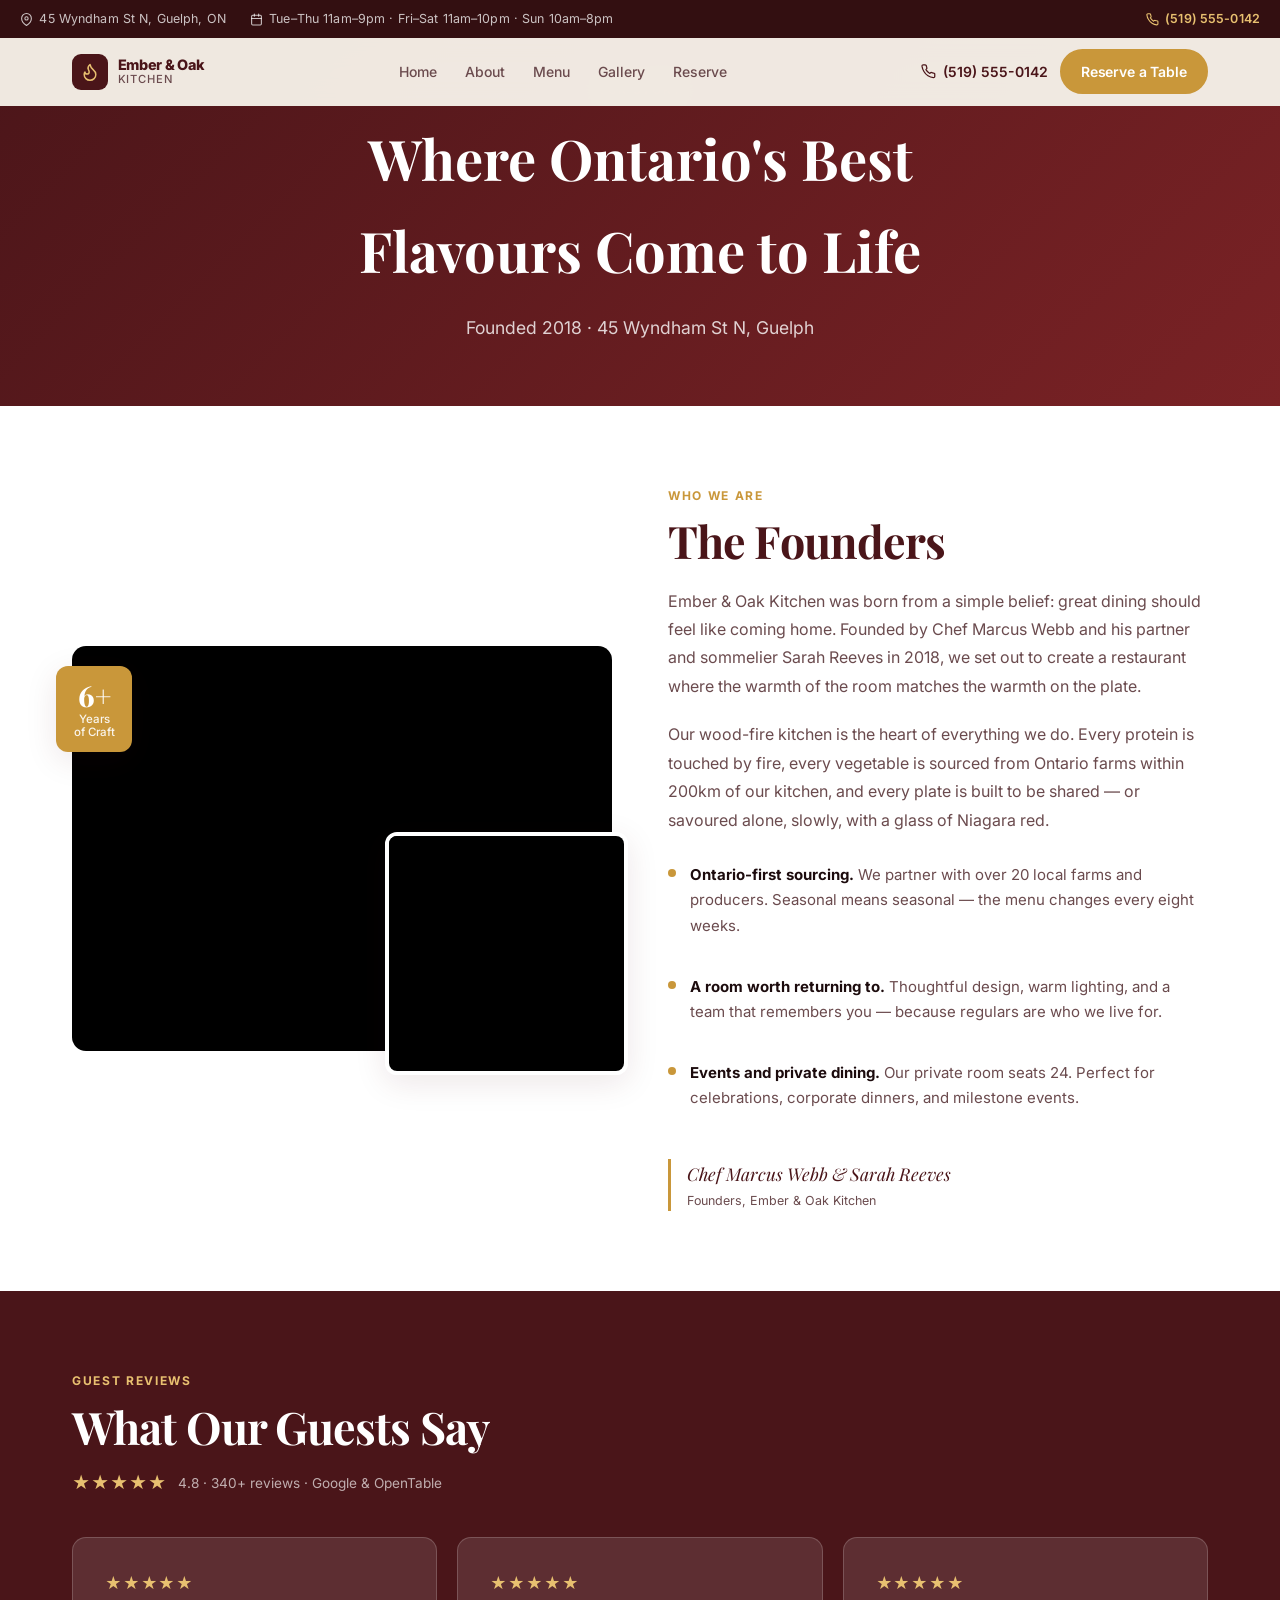
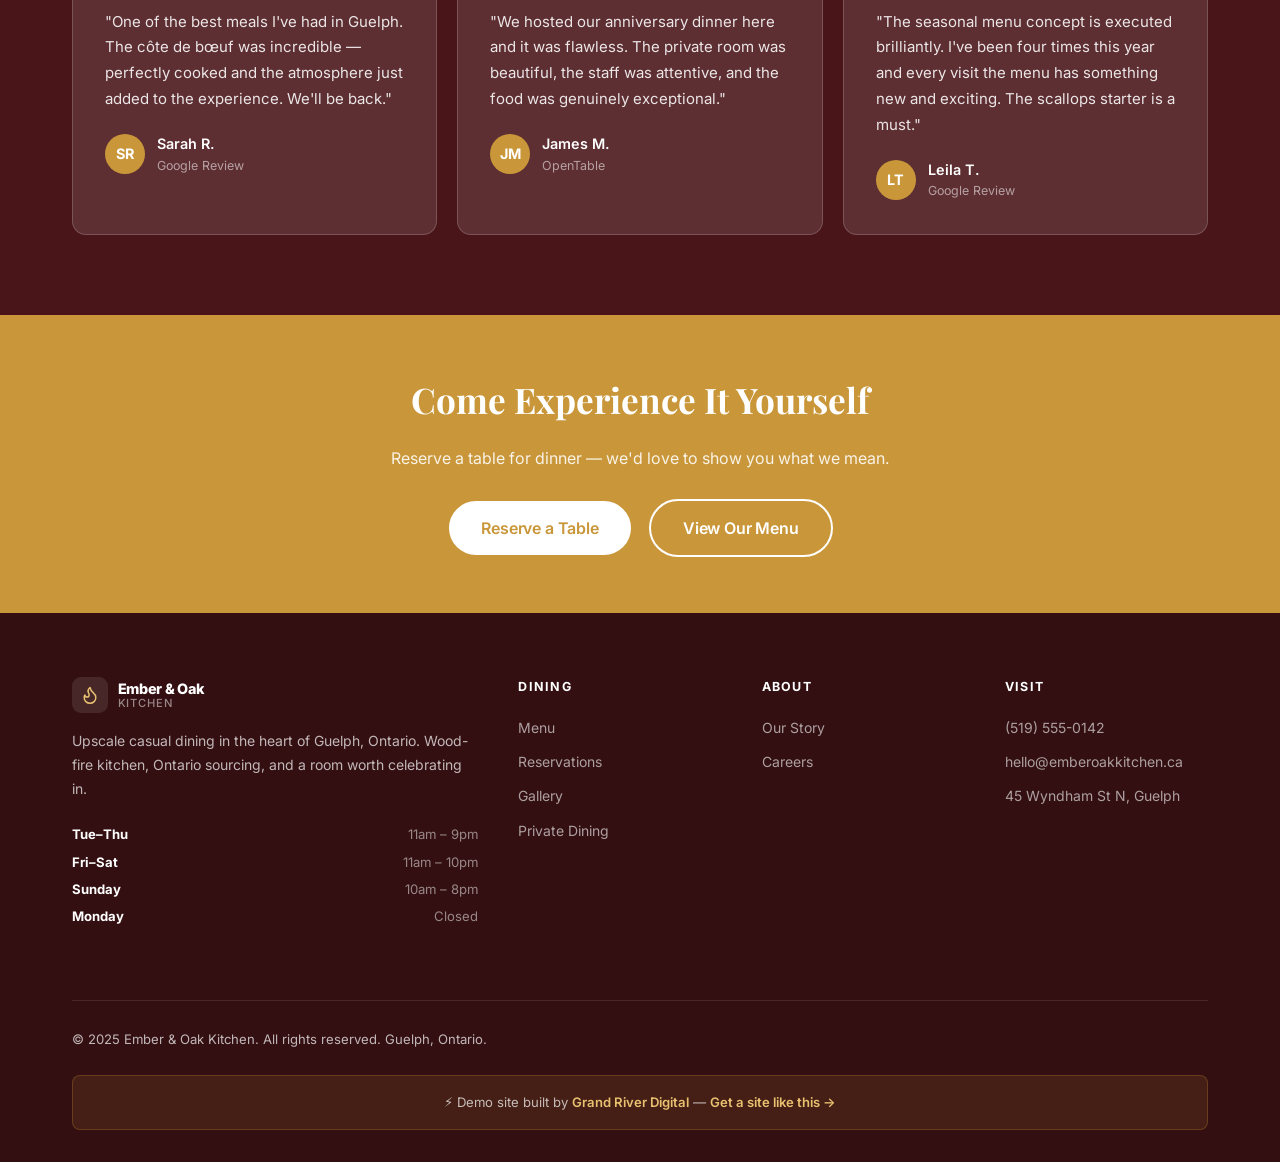
==== commit c9f38078: "fix: QA pass — header gap, contrast, nav, tc-styles, spacing" ====
--- a/about/index.html
+++ b/about/index.html
@@ -130,7 +130,7 @@
 </section>
 
 <!-- TESTIMONIALS -->
-<section id="testimonials" aria-labelledby="test-title" style="background:var(--surface-2,#1a0a0b);padding:5rem 0;">
+<section id="testimonials" aria-labelledby="test-title" style="background:var(--burgundy,#4A1519);padding:5rem 0;">
   <div class="wrap">
     <div style="display:flex;justify-content:space-between;align-items:flex-end;flex-wrap:wrap;gap:1.5rem;margin-bottom:2.5rem;">
       <div>
--- a/styles.css
+++ b/styles.css
@@ -127,6 +127,11 @@
 
 /* ── Top Bar ── */
 #topbar {
+  position: fixed;
+  top: 0;
+  left: 0;
+  right: 0;
+  z-index: 950;
   background: var(--burgundy-dk);
   color: rgba(255,255,255,0.75);
   font-size: 0.78rem;
@@ -368,6 +373,18 @@
 }
 .section-sub.cx { text-align: center; }
 
+/* ── About Preview (homepage) ── */
+#about-preview {
+  padding: 5rem 0;
+  background: #fff;
+}
+
+/* ── Menu Preview (homepage) ── */
+#menu-preview {
+  padding: 5rem 0;
+  background: var(--cream);
+}
+
 /* ── About ── */
 #about {
   padding: 6rem 0;
@@ -601,6 +618,31 @@
   padding: 6rem 0;
   background: var(--burgundy);
 }
+
+/* ── Testimonials Grid (about page) ── */
+.testimonials-grid {
+  display: grid;
+  grid-template-columns: 1fr;
+  gap: 1.25rem;
+}
+@media (min-width: 640px) { .testimonials-grid { grid-template-columns: repeat(3, 1fr); } }
+.tc-stars { color: var(--gold-lt); font-size: 1rem; margin-bottom: 0.75rem; letter-spacing: 0.05em; }
+.tc-text {
+  font-size: 0.9375rem;
+  color: rgba(255,255,255,0.88);
+  line-height: 1.72;
+  margin: 0 0 1.25rem;
+  font-style: normal;
+}
+.tc-author { display: flex; align-items: center; gap: 0.75rem; }
+.tc-avatar {
+  width: 40px; height: 40px; border-radius: 50%;
+  background: var(--gold); color: #fff;
+  display: flex; align-items: center; justify-content: center;
+  font-weight: 700; font-size: 0.9rem; flex-shrink: 0;
+}
+.tc-author strong { display: block; font-size: 0.9rem; font-weight: 600; color: #fff; }
+.tc-author small { font-size: 0.78rem; color: rgba(255,255,255,0.55); display: block; }
 .rating-display { display: flex; align-items: center; gap: 0.75rem; }
 .stars { color: var(--gold-lt); font-size: 1.1rem; letter-spacing: 0.05em; }
 .rating-text { font-size: 0.85rem; color: rgba(255,255,255,0.65); }
@@ -627,8 +669,8 @@
 }
 .testimonial-card {
   min-width: calc(100% - 0px);
-  background: rgba(255,255,255,0.08);
-  border: 1px solid rgba(255,255,255,0.12);
+  background: rgba(255,255,255,0.11);
+  border: 1px solid rgba(255,255,255,0.18);
   border-radius: var(--radius);
   padding: 2rem;
   flex-shrink: 0;
